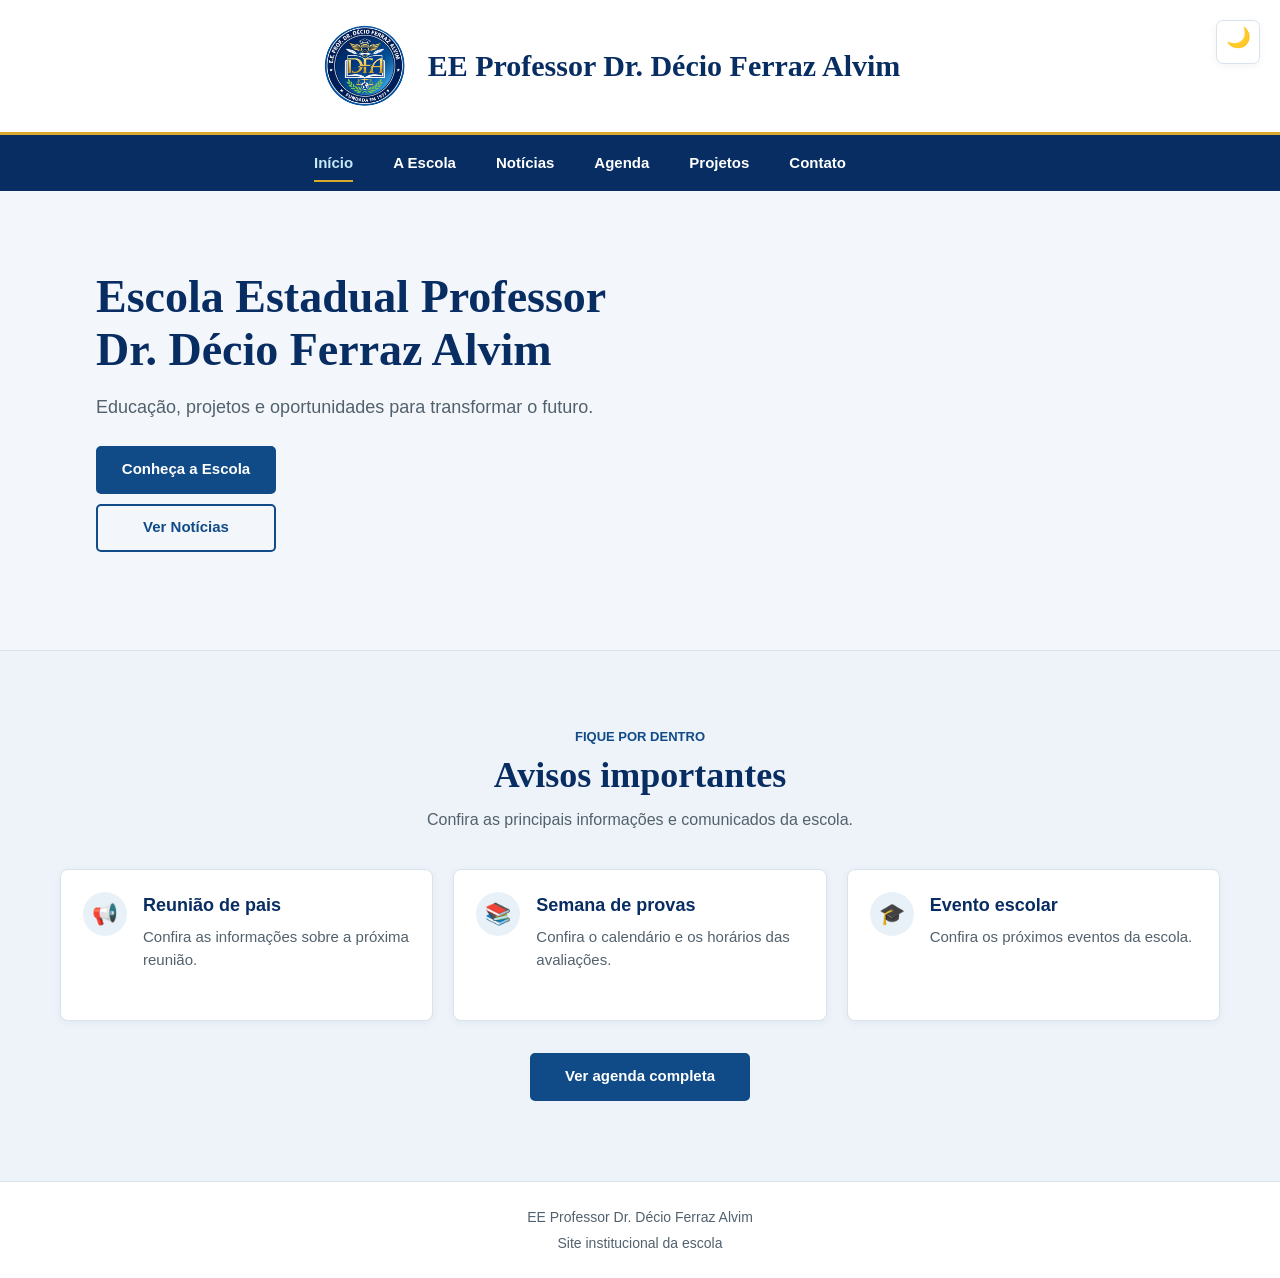
==== index.html @ 1d3f153e "Finaliza frontend do site institucional" ====
<!doctype html>
<html lang="pt-br">
  <head>
    <meta charset="UTF-8" />
    <meta name="viewport" content="width=device-width, initial-scale=1.0" />
    <meta
      name="description"
      content="Site da escola EE Professor Dr. Décio Ferraz Alvim."
    />
    <meta name="author" content="EE Professor Dr. Décio Ferraz Alvim" />
    <link rel="stylesheet" href="style.css" />
    <script src="script.js" defer></script>
    <title>EE Professor Dr. Décio Ferraz Alvim</title>
  </head>
  <body>
    <header id="cabecalio">
      <img
        src="imagens/logo.png"
        alt="Logo da escola EE Professor Dr. Décio Ferraz Alvim"
      />
      <h1>EE Professor Dr. Décio Ferraz Alvim</h1>
    </header>
    <nav id="menu">
      <ul>
          <li><a href="index.html" aria-current="page">Início</a></li>
          <li><a href="escola.html">A Escola</a></li>
          <li><a href="noticias.html">Notícias</a></li>
          <li><a href="agenda.html">Agenda</a></li>
          <li><a href="projetos.html">Projetos</a></li>
          <li><a href="contato.html">Contato</a></li>
      </ul>
    </nav>
    <button id="alternar-tema" type="button" aria-label="Ativar modo escuro">
      <span aria-hidden="true">🌙 Modo escuro</span>
    </button>
    <main>
    <section id="conteudo">
      <h2>Escola Estadual Professor Dr. Décio Ferraz Alvim</h2>
      <p>Educação, projetos e oportunidades para transformar o futuro.</p>
      <a href="escola.html" class="botao">Conheça a Escola</a>
      <a href="noticias.html" class="botao">Ver Notícias</a>
    </section>
    <section id="avisos">
      <div class="titulo-secao">
        <span>FIQUE POR DENTRO</span>
        <h2>Avisos importantes</h2>
        <p>Confira as principais informações e comunicados da escola.</p>
      </div>

      <div class="lista-avisos">
        <article class="aviso">
          <span class="icone-aviso" aria-hidden="true">📢</span>

          <div>
            <h3>Reunião de pais</h3>
            <p>Confira as informações sobre a próxima reunião.</p>
          </div>
        </article>

        <article class="aviso">
          <span class="icone-aviso" aria-hidden="true">📚</span>

          <div>
            <h3>Semana de provas</h3>
            <p>Confira o calendário e os horários das avaliações.</p>
          </div>
        </article>

        <article class="aviso">
          <span class="icone-aviso" aria-hidden="true">🎓</span>

          <div>
            <h3>Evento escolar</h3>
            <p>Confira os próximos eventos da escola.</p>
          </div>
        </article>
      </div>

      <a href="agenda.html" class="botao"> Ver agenda completa </a>
    </section>
    </main>
    <footer id="rodape">
      <p>EE Professor Dr. Décio Ferraz Alvim</p>
      <p>Site institucional da escola</p>
    </footer>
  </body>
</html>
---- style.css ----
:root {
	color-scheme: light;
	--blue-950: #082d62;
	--blue-800: #104b87;
	--blue-700: #176cb0;
	--blue-500: #2c83c5;
	--gold-500: #d8aa2e;
	--ink: #202b32;
	--muted: #52616d;
	--paper: #f3f6fa;
	--white: #ffffff;
	--line: #d9e3ed;
	--surface: var(--white);
	--surface-muted: #edf3f8;
	--surface-raised: var(--white);
	--heading: var(--blue-950);
	--accent-text: var(--blue-800);
	--nav-background: var(--blue-950);
	--button-background: var(--blue-800);
	--button-hover-background: var(--blue-950);
	--icon-background: #e8f1f8;
	--hover-border: #a9c9df;
	--card-shadow: 0 2px 8px rgb(8 45 98 / 5%);
	--card-hover-shadow: 0 5px 12px rgb(8 45 98 / 8%);
	--content-width: 1160px;
}

:root[data-theme="dark"] {
	color-scheme: dark;
	--paper: #121e2a;
	--ink: #e7eef5;
	--muted: #b7c6d4;
	--line: #35495c;
	--surface: #1b2b3b;
	--surface-muted: #172635;
	--surface-raised: #223548;
	--heading: #e3edf7;
	--accent-text: #9dc9e7;
	--nav-background: #082d62;
	--button-background: #176cb0;
	--button-hover-background: #104b87;
	--icon-background: #263a4d;
	--hover-border: #54718b;
	--card-shadow: 0 2px 8px rgb(0 0 0 / 12%);
	--card-hover-shadow: 0 5px 12px rgb(0 0 0 / 20%);
}

*,
*::before,
*::after {
	box-sizing: border-box;
}

html {
	background: var(--paper);
	scroll-behavior: smooth;
}

body {
	margin: 0;
	color: var(--ink);
	background: var(--paper);
	font-family: "Aptos", "Segoe UI", sans-serif;
	font-size: 16px;
	line-height: 1.6;
	-webkit-font-smoothing: antialiased;
}

#cabecalio {
	display: flex;
	align-items: center;
	justify-content: center;
	gap: 14px;
	min-height: 96px;
	padding: 16px;
	padding-right: 80px;
	background: var(--surface);
}

#cabecalio img {
	display: block;
	width: 56px;
	height: 56px;
	flex: 0 0 56px;
	clip-path: circle(49%);
	object-fit: contain;
}

#cabecalio h1 {
	max-width: 760px;
	min-width: 0;
	margin: 0;
	color: var(--heading);
	font-family: Georgia, "Times New Roman", serif;
	font-size: 20px;
	font-weight: 700;
	line-height: 1.2;
}

#menu {
	border-top: 3px solid var(--gold-500);
	background: var(--nav-background);
}

#menu nav,
#menu > ul {
	max-width: var(--content-width);
	margin: 0 auto;
	padding: 0 8px;
}

#menu ul {
	display: flex;
	align-items: center;
	justify-content: center;
	flex-wrap: wrap;
	gap: 2px;
	margin: 0;
	padding: 4px 0;
	list-style: none;
}

#menu li {
	min-width: 0;
}

#menu a {
	position: relative;
	display: flex;
	min-height: 48px;
	align-items: center;
	justify-content: center;
	padding: 10px 12px;
	color: var(--white);
	font-size: 14px;
	font-weight: 600;
	line-height: 1.25;
	text-align: center;
	text-decoration: none;
	transition: color 160ms ease, background-color 160ms ease;
}

#alternar-tema {
	position: fixed;
	top: 20px;
	right: 20px;
	z-index: 1000;
	display: grid;
	width: 44px;
	height: 44px;
	place-items: center;
	padding: 0;
	border: 1px solid var(--line);
	border-radius: 7px;
	color: var(--heading);
	background: var(--surface-raised);
	box-shadow: var(--card-shadow);
	cursor: pointer;
	transition: background-color 160ms ease, border-color 160ms ease, box-shadow 160ms ease, transform 160ms ease;
}

#alternar-tema > span {
	font-size: 0;
}

#alternar-tema::before {
	content: "🌙";
	font-size: 20px;
	line-height: 1;
}

:root[data-theme="dark"] #alternar-tema::before {
	content: "☀️";
}

#menu a::after {
	position: absolute;
	right: 12px;
	bottom: 5px;
	left: 12px;
	height: 2px;
	background: var(--gold-500);
	content: "";
	transform: scaleX(0);
	transform-origin: left;
	transition: transform 160ms ease;
}

#menu a:hover,
#menu a:focus-visible {
	color: #c6e8f7;
}

#alternar-tema:hover {
	transform: translateY(-1px);
	border-color: var(--hover-border);
	background: var(--surface-muted);
	box-shadow: var(--card-hover-shadow);
}

#menu a:hover::after,
#menu a:focus-visible::after {
	transform: scaleX(1);
}

#conteudo {
	display: grid;
	grid-template-columns: minmax(0, 1fr);
	align-content: center;
	max-width: var(--content-width);
	margin: 0 auto;
	padding: 48px 20px 56px;
}

#conteudo h2 {
	max-width: 720px;
	margin: 0 0 16px;
	color: var(--heading);
	font-family: Georgia, "Times New Roman", serif;
	font-size: 34px;
	font-weight: 700;
	line-height: 1.15;
	text-wrap: balance;
}

#conteudo p {
	max-width: 560px;
	margin: 0 0 24px;
	color: var(--muted);
	font-size: 17px;
	line-height: 1.6;
}

#conteudo .botao {
	display: flex;
	width: 100%;
	min-height: 48px;
	align-items: center;
	justify-content: center;
	margin: 0 0 10px;
	padding: 11px 18px;
	border: 2px solid var(--button-background);
	border-radius: 5px;
	color: var(--button-background);
	font-size: 15px;
	font-weight: 700;
	line-height: 1.25;
	text-align: center;
	text-decoration: none;
	transition: background-color 160ms ease, color 160ms ease, transform 160ms ease;
}

#conteudo .botao:first-of-type {
	color: var(--white);
	background: var(--button-background);
}

#conteudo .botao:hover {
	transform: translateY(-2px);
}

#conteudo .botao:first-of-type:hover {
	border-color: var(--button-hover-background);
	background: var(--button-hover-background);
}

#conteudo .botao:last-of-type:hover {
	color: var(--white);
	background: var(--button-background);
}

#avisos {
	padding: 48px 20px 56px;
	border-top: 1px solid var(--line);
	background: var(--surface-muted);
}

.titulo-secao {
	max-width: 760px;
	margin: 0 auto;
}

#avisos .titulo-secao {
	text-align: center;
}

.titulo-secao > span {
	display: inline-block;
	margin-bottom: 8px;
	color: var(--accent-text);
	font-size: 13px;
	font-weight: 700;
	line-height: 1.4;
}

.titulo-secao h2 {
	margin: 0 0 10px;
	color: var(--heading);
	font-family: Georgia, "Times New Roman", serif;
	font-size: 30px;
	line-height: 1.2;
	text-wrap: balance;
}

.titulo-secao p {
	margin: 0;
	color: var(--muted);
	font-size: 16px;
}

.lista-avisos {
	display: grid;
	grid-template-columns: minmax(0, 1fr);
	gap: 14px;
	max-width: var(--content-width);
	margin: 26px auto 0;
}

.aviso {
	display: flex;
	min-width: 0;
	align-items: flex-start;
	gap: 14px;
	padding: 18px;
	border: 1px solid var(--line);
	border-radius: 8px;
	background: var(--surface-raised);
	box-shadow: var(--card-shadow);
	transition: border-color 160ms ease, box-shadow 160ms ease, transform 160ms ease;
}

.aviso:hover {
	transform: translateY(-2px);
	border-color: var(--hover-border);
	box-shadow: var(--card-hover-shadow);
}

.icone-aviso {
	display: grid;
	width: 44px;
	height: 44px;
	flex: 0 0 44px;
	place-items: center;
	border-radius: 50%;
	background: var(--icon-background);
	font-size: 21px;
	line-height: 1;
}

.aviso > div {
	min-width: 0;
}

.aviso h3 {
	margin: 2px 0 8px;
	color: var(--heading);
	font-size: 18px;
	font-weight: 700;
	line-height: 1.3;
}

.aviso p {
	margin: 0;
	color: var(--muted);
	font-size: 15px;
	line-height: 1.55;
}

#avisos .botao {
	display: flex;
	width: 100%;
	min-height: 48px;
	align-items: center;
	justify-content: center;
	margin: 24px auto 0;
	padding: 12px 20px;
	border: 2px solid var(--button-background);
	border-radius: 5px;
	color: var(--white);
	background: var(--button-background);
	font-size: 15px;
	font-weight: 700;
	line-height: 1.25;
	text-align: center;
	text-decoration: none;
	transition: background-color 160ms ease, border-color 160ms ease, transform 160ms ease;
}

#avisos .botao:hover {
	transform: translateY(-2px);
	border-color: var(--button-hover-background);
	background: var(--button-hover-background);
}

#sobre-escola,
#historia-escola,
#estrutura-escola,
#comunidade-escolar {
	padding: 48px 20px 56px;
}

#sobre-escola {
	border-bottom: 1px solid var(--line);
	background: var(--surface);
}

#sobre-escola .conteudo-secao,
#historia-escola .conteudo-secao,
#estrutura-escola .cards-estrutura,
#comunidade-escolar .subtitulo-secao,
#comunidade-escolar .cards-comunidade,
#comunidade-escolar .informacao-docentes {
	max-width: var(--content-width);
	margin-right: auto;
	margin-left: auto;
}

#sobre-escola .conteudo-secao {
	max-width: 760px;
}

#sobre-escola .conteudo-secao span {
	display: inline-block;
	margin-bottom: 8px;
	color: var(--accent-text);
	font-size: 13px;
	font-weight: 700;
}

#sobre-escola h2,
#historia-escola h2 {
	margin: 0 0 14px;
	color: var(--heading);
	font-family: Georgia, "Times New Roman", serif;
	font-size: 32px;
	line-height: 1.2;
	text-wrap: balance;
}

#sobre-escola p,
#historia-escola .conteudo-secao p,
.subtitulo-secao p,
.informacao-docentes p {
	color: var(--muted);
	font-size: 16px;
}

#sobre-escola p,
#historia-escola .conteudo-secao p,
.informacao-docentes p {
	margin: 0 0 16px;
}

#historia-escola {
	background: var(--paper);
}

#historia-escola .titulo-secao,
#estrutura-escola .titulo-secao,
#comunidade-escolar > .titulo-secao {
	margin-bottom: 24px;
}

#historia-escola .titulo-secao > span,
#estrutura-escola .titulo-secao > span,
#comunidade-escolar > .titulo-secao > span {
	color: var(--accent-text);
	font-size: 13px;
	font-weight: 700;
}

#estrutura-escola {
	background: var(--surface);
}

.cards-estrutura,
.cards-comunidade {
	display: grid;
	grid-template-columns: minmax(0, 1fr);
	gap: 14px;
}

.card-estrutura,
.card-comunidade,
.card-projeto {
	min-width: 0;
	padding: 18px;
	border: 1px solid var(--line);
	border-radius: 8px;
	background: var(--surface-raised);
}

.card-estrutura h3,
.card-comunidade h3,
.card-projeto h3,
.subtitulo-secao h3 {
	margin: 0 0 8px;
	color: var(--heading);
	font-size: 18px;
	line-height: 1.3;
	text-wrap: pretty;
}

.card-estrutura p,
.card-comunidade p,
.card-projeto p {
	margin: 0;
	color: var(--muted);
	font-size: 15px;
}

#comunidade-escolar {
	background: var(--paper);
}

.subtitulo-secao {
	margin-top: 28px;
	margin-bottom: 16px;
}

.subtitulo-secao p {
	margin: 0;
}

.cargo-equipe {
	display: inline-block;
	margin-bottom: 8px;
	color: var(--accent-text);
	font-size: 12px;
	font-weight: 700;
}

.informacao-docentes {
	margin-top: 16px;
	padding: 18px;
	border-left: 3px solid var(--gold-500);
	background: var(--surface);
}

.informacao-docentes p:last-child {
	margin-bottom: 0;
}

.card-projeto {
	max-width: calc(var(--content-width) - 40px);
	margin: 0 auto 14px;
}

.card-projeto > span {
	display: inline-block;
	margin-bottom: 8px;
	color: var(--accent-text);
	font-size: 12px;
	font-weight: 700;
}

#apresentacao-agenda,
#apresentacao-projetos,
#apresentacao-noticias,
#apresentacao-contato,
#projetos-futuros {
	padding: 48px 20px 32px;
	background: var(--surface);
}

#projetos-futuros {
	background: var(--surface-muted);
	text-align: center;
}

#agenda,
#projetos,
#noticias {
	padding: 32px 20px 56px;
	background: var(--paper);
}

#informacoes-contato,
#localizacao-contato,
#atendimento-contato {
	padding: 48px 20px 56px;
}

#informacoes-contato {
	background: var(--surface);
}

#localizacao-contato {
	background: var(--paper);
}

#atendimento-contato {
	background: var(--surface-muted);
}

.cards-contato {
	display: grid;
	grid-template-columns: minmax(0, 1fr);
	gap: 14px;
	max-width: var(--content-width);
	margin: 0 auto;
}

.card-contato {
	min-width: 0;
	padding: 18px;
	border: 1px solid var(--line);
	border-radius: 8px;
	background: var(--surface-raised);
	box-shadow: var(--card-shadow);
}

.icone-contato {
	display: grid;
	width: 44px;
	height: 44px;
	place-items: center;
	margin-bottom: 12px;
	border-radius: 50%;
	background: var(--icon-background);
	font-size: 21px;
}

.card-contato h2 {
	margin: 0 0 8px;
	color: var(--heading);
	font-size: 19px;
	line-height: 1.3;
}

.card-contato p {
	margin: 0;
	color: var(--muted);
	font-size: 15px;
}

.card-contato p + p {
	margin-top: 2px;
}

.card-contato address {
	color: var(--muted);
	font-size: 15px;
	font-style: normal;
}

.link-contato {
	display: inline-block;
	max-width: 100%;
	min-height: 44px;
	padding: 10px 0;
	color: var(--accent-text);
	font-weight: 700;
	line-height: 1.5;
	text-decoration: underline;
	text-underline-offset: 0.16em;
	overflow-wrap: anywhere;
}

.link-contato:hover {
	text-decoration-thickness: 2px;
}

#localizacao-contato .titulo-secao {
	margin-bottom: 24px;
}

.mapa-placeholder {
	max-width: var(--content-width);
	margin: 0 auto;
	padding: 28px 20px;
	border: 1px dashed var(--line);
	border-radius: 8px;
	background: var(--surface-raised);
	text-align: center;
}

.mapa-placeholder > span {
	display: block;
	margin-bottom: 8px;
	font-size: 24px;
}

.mapa-placeholder h3 {
	margin: 0 0 8px;
	color: var(--heading);
	font-size: 18px;
}

.mapa-placeholder p {
	margin: 0;
	color: var(--muted);
}

.lista-projetos {
	display: grid;
	grid-template-columns: minmax(0, 1fr);
	gap: 14px;
	max-width: var(--content-width);
	margin: 0 auto;
}

.lista-projetos .card-projeto {
	max-width: none;
	margin: 0;
}

.categoria-projeto {
	display: inline-block;
	margin-bottom: 8px;
	color: var(--accent-text);
	font-size: 12px;
	font-weight: 700;
}

.projeto-conteudo {
	min-width: 0;
}

.projeto-conteudo h2 {
	margin: 0 0 8px;
	color: var(--heading);
	font-size: 22px;
	line-height: 1.3;
}

.agenda-vazia,
.estado-vazio {
	max-width: 760px;
	margin: 0 auto;
	padding: 28px 20px;
	border: 1px solid var(--line);
	border-radius: 8px;
	background: var(--surface-raised);
	box-shadow: var(--card-shadow);
	text-align: center;
}

.icone-agenda,
.icone-estado {
	display: grid;
	width: 48px;
	height: 48px;
	place-items: center;
	margin: 0 auto 12px;
	border-radius: 50%;
	background: var(--icon-background);
	font-size: 22px;
}

.agenda-vazia h2,
.estado-vazio h2 {
	margin: 0 0 8px;
	color: var(--heading);
	font-size: 21px;
	line-height: 1.3;
}

.agenda-vazia p,
.estado-vazio p {
	max-width: 560px;
	margin: 0 auto;
	color: var(--muted);
}

#rodape {
	padding: 20px;
	border-top: 1px solid var(--line);
	background: var(--surface);
	text-align: center;
}

#rodape p {
	margin: 4px 0;
	color: var(--muted);
	font-size: 14px;
}

#menu a[aria-current="page"] {
	color: #c6e8f7;
}

#menu a[aria-current="page"]::after {
	transform: scaleX(1);
}

a:focus-visible {
	outline: 3px solid var(--blue-500);
	outline-offset: 3px;
}

#alternar-tema:focus-visible {
	outline: 3px solid var(--gold-500);
	outline-offset: 3px;
}

@media (min-width: 600px) {
	#cabecalio {
		min-height: 112px;
		gap: 18px;
		padding: 18px 24px;
		padding-right: 80px;
	}

	#cabecalio img {
		width: 68px;
		height: 68px;
		flex-basis: 68px;
	}

	#cabecalio h1 {
		font-size: 25px;
	}

	#menu nav,
	#menu > ul {
		padding-right: 16px;
		padding-left: 16px;
	}

	#menu ul {
		gap: 4px;
	}

	#conteudo {
		padding: 64px 32px 72px;
	}

	#conteudo h2 {
		font-size: 40px;
	}

	#conteudo p {
		font-size: 18px;
	}

	#conteudo .botao {
		width: fit-content;
		min-width: 180px;
		margin-right: 10px;
	}

	#avisos,
	#sobre-escola,
	#historia-escola,
	#estrutura-escola,
	#comunidade-escolar,
	#apresentacao-agenda,
	#apresentacao-projetos,
	#apresentacao-noticias,
	#apresentacao-contato,
	#projetos-futuros {
		padding: 60px 28px 68px;
	}

	#agenda,
	#projetos,
	#noticias {
		padding: 32px 28px 68px;
	}

	#informacoes-contato,
	#localizacao-contato,
	#atendimento-contato {
		padding: 60px 28px 68px;
	}

	.titulo-secao h2 {
		font-size: 34px;
	}

	.lista-avisos,
	.cards-estrutura,
	.cards-comunidade {
		grid-template-columns: repeat(2, minmax(0, 1fr));
		gap: 16px;
	}

	.lista-projetos {
		grid-template-columns: repeat(2, minmax(0, 1fr));
		gap: 16px;
	}

	.cards-contato {
		grid-template-columns: repeat(2, minmax(0, 1fr));
		gap: 16px;
	}

	#avisos .botao {
		width: fit-content;
		min-width: 220px;
	}

	#sobre-escola h2,
	#historia-escola h2 {
		font-size: 36px;
	}

	.card-estrutura,
	.card-comunidade,
	.card-projeto {
		padding: 20px;
	}
}

@media (min-width: 900px) {
	#cabecalio {
		min-height: 132px;
		gap: 22px;
		padding: 22px 24px;
		padding-right: 80px;
	}

	#cabecalio img {
		width: 82px;
		height: 82px;
		flex-basis: 82px;
	}

	#cabecalio h1 {
		font-size: 30px;
	}

	#menu nav,
	#menu > ul {
		padding-right: 24px;
		padding-left: 24px;
	}

	#menu ul {
		gap: 8px;
	}

	#menu a {
		padding: 14px 16px;
		font-size: 15px;
	}

	#menu a::after {
		right: 16px;
		left: 16px;
	}

	#conteudo {
		padding: 80px 36px 88px;
	}

	#conteudo h2 {
		font-size: 46px;
	}

	#avisos,
	#sobre-escola,
	#historia-escola,
	#estrutura-escola,
	#comunidade-escolar,
	#apresentacao-agenda,
	#apresentacao-projetos,
	#apresentacao-noticias,
	#apresentacao-contato,
	#projetos-futuros {
		padding: 72px 32px 80px;
	}

	#agenda,
	#projetos,
	#noticias {
		padding: 36px 32px 80px;
	}

	#informacoes-contato,
	#localizacao-contato,
	#atendimento-contato {
		padding: 72px 32px 80px;
	}

	.lista-avisos,
	.cards-estrutura {
		grid-template-columns: repeat(3, minmax(0, 1fr));
		gap: 20px;
		margin-top: 36px;
	}

	.lista-projetos {
		grid-template-columns: repeat(3, minmax(0, 1fr));
		gap: 20px;
	}

	.cards-contato {
		grid-template-columns: repeat(3, minmax(0, 1fr));
		gap: 20px;
	}

	.cards-comunidade {
		grid-template-columns: repeat(3, minmax(0, 1fr));
		gap: 20px;
	}

	.aviso {
		min-height: 152px;
		gap: 16px;
		padding: 22px;
	}

	#avisos .botao {
		margin-top: 32px;
	}

	.titulo-secao h2 {
		font-size: 36px;
	}

	#sobre-escola h2,
	#historia-escola h2 {
		font-size: 40px;
	}
}

@media (max-width: 480px) {
	#alternar-tema {
		top: 12px;
		right: 12px;
		width: 42px;
		height: 42px;
	}
}

@media (prefers-reduced-motion: reduce) {
	html {
		scroll-behavior: auto;
	}

	*,
	*::before,
	*::after {
		transition-duration: 0.01ms;
		animation-duration: 0.01ms;
		animation-iteration-count: 1;
	}
}
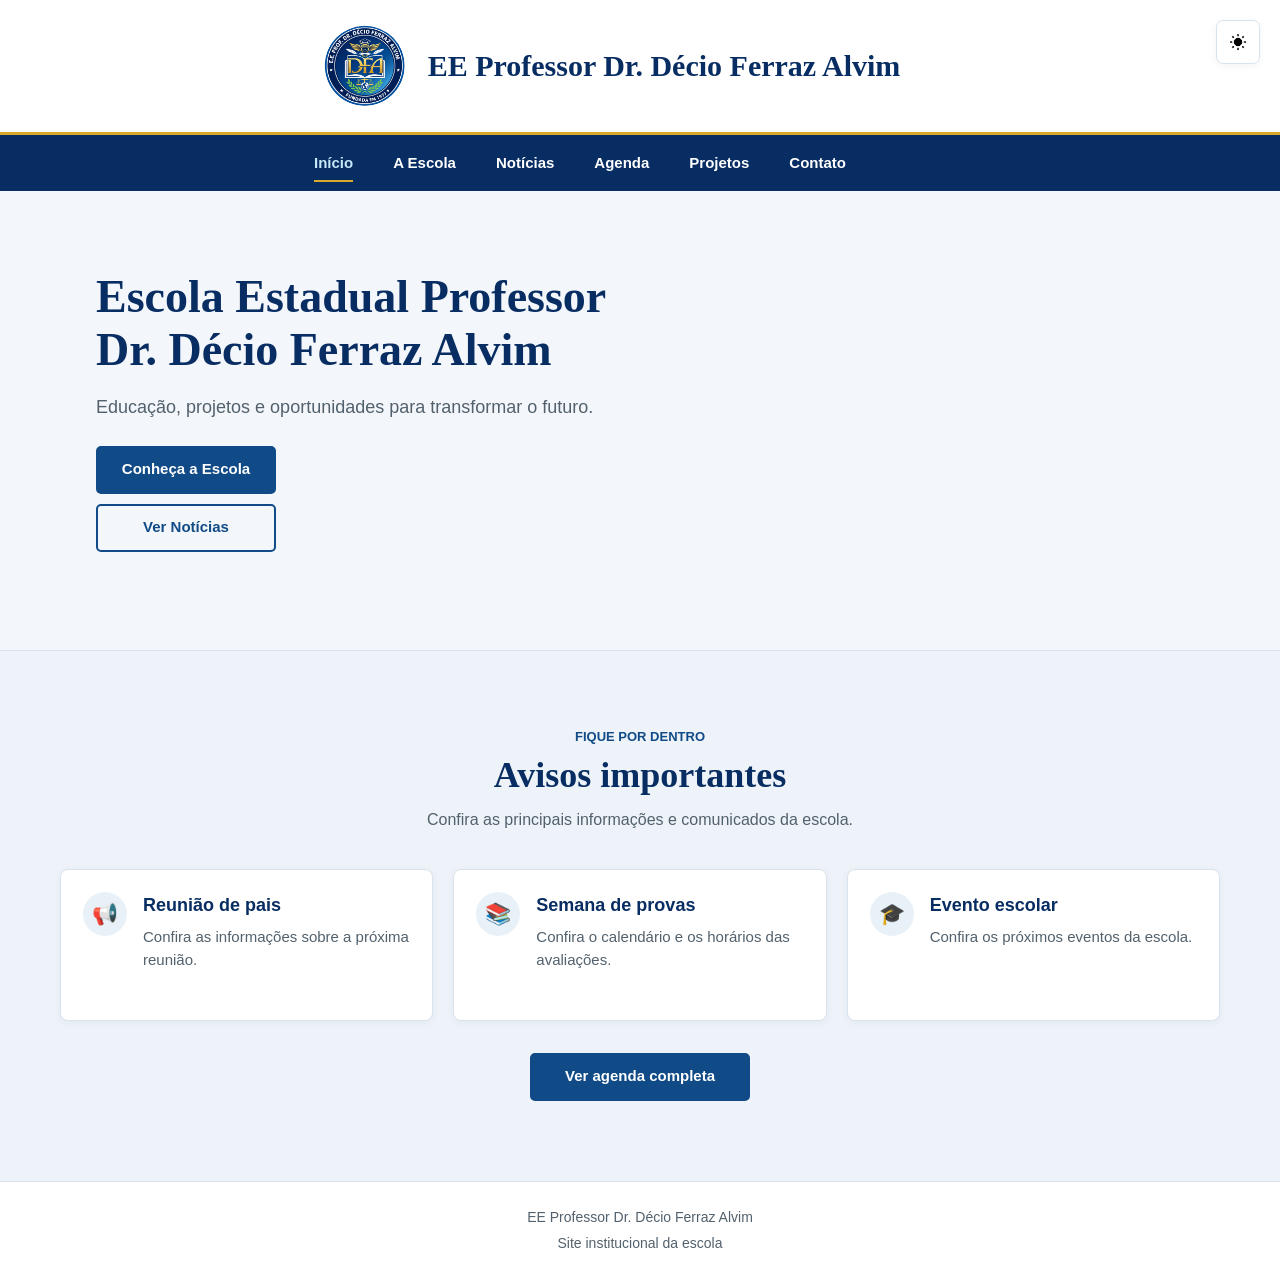
==== commit b6bbe92d: "Atualiza botão de tema" ====
--- a/index.html
+++ b/index.html
@@ -30,8 +30,8 @@
           <li><a href="contato.html">Contato</a></li>
       </ul>
     </nav>
-    <button id="alternar-tema" type="button" aria-label="Ativar modo escuro">
-      <span aria-hidden="true">🌙 Modo escuro</span>
+    <button id="alternar-tema" type="button" aria-label="Ativar modo escuro" title="Alternar entre modo claro e modo escuro">
+      <span aria-hidden="true"></span>
     </button>
     <main>
     <section id="conteudo">
--- a/style.css
+++ b/style.css
@@ -160,17 +160,16 @@
 }
 
 #alternar-tema > span {
+	display: block;
+	width: 24px;
+	height: 24px;
+	background: url("imagens/modo-claro.png") center / contain no-repeat;
 	font-size: 0;
 }
 
-#alternar-tema::before {
-	content: "🌙";
-	font-size: 20px;
-	line-height: 1;
-}
-
-:root[data-theme="dark"] #alternar-tema::before {
-	content: "☀️";
+:root[data-theme="dark"] #alternar-tema > span {
+	background-image: url("imagens/modo-escuro.png");
+	filter: invert(1);
 }
 
 #menu a::after {
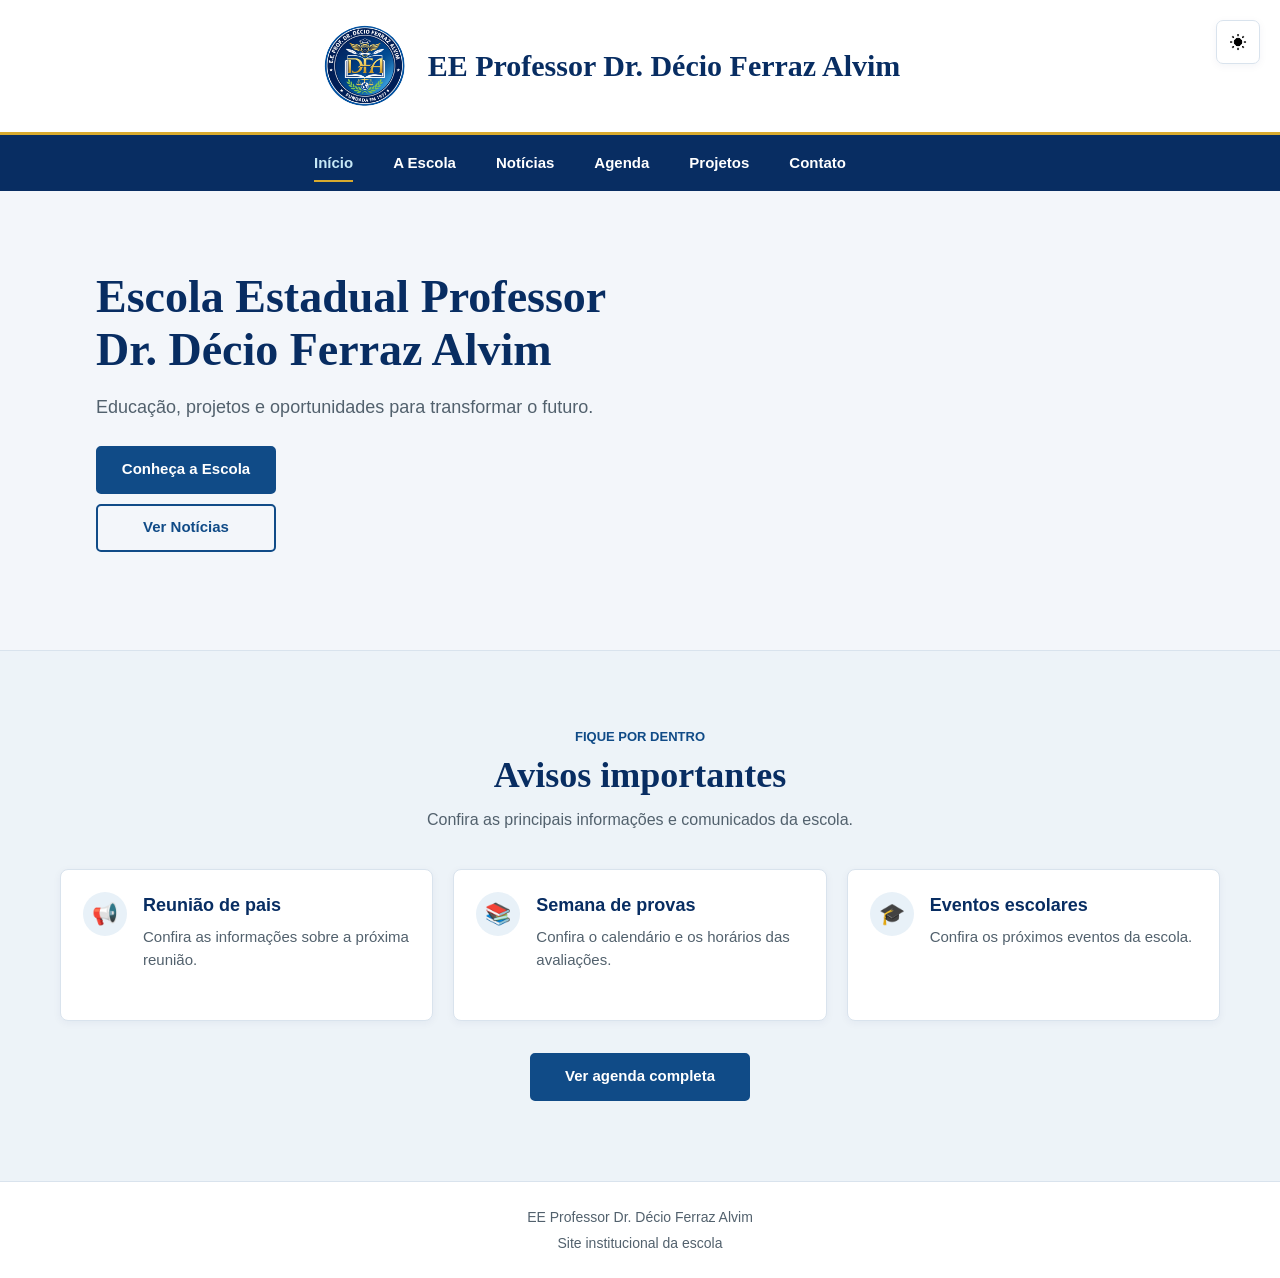
==== commit 5844165d: "botao" ====
--- a/index.html
+++ b/index.html
@@ -70,7 +70,7 @@
           <span class="icone-aviso" aria-hidden="true">🎓</span>
 
           <div>
-            <h3>Evento escolar</h3>
+            <h3>Eventos escolares</h3>
             <p>Confira os próximos eventos da escola.</p>
           </div>
         </article>
--- a/style.css
+++ b/style.css
@@ -163,7 +163,7 @@
 	display: block;
 	width: 24px;
 	height: 24px;
-	background: url("imagens/modo-claro.png") center / contain no-repeat;
+	background: url("imagens/claro-transparente.png") center / contain no-repeat;
 	font-size: 0;
 }
 
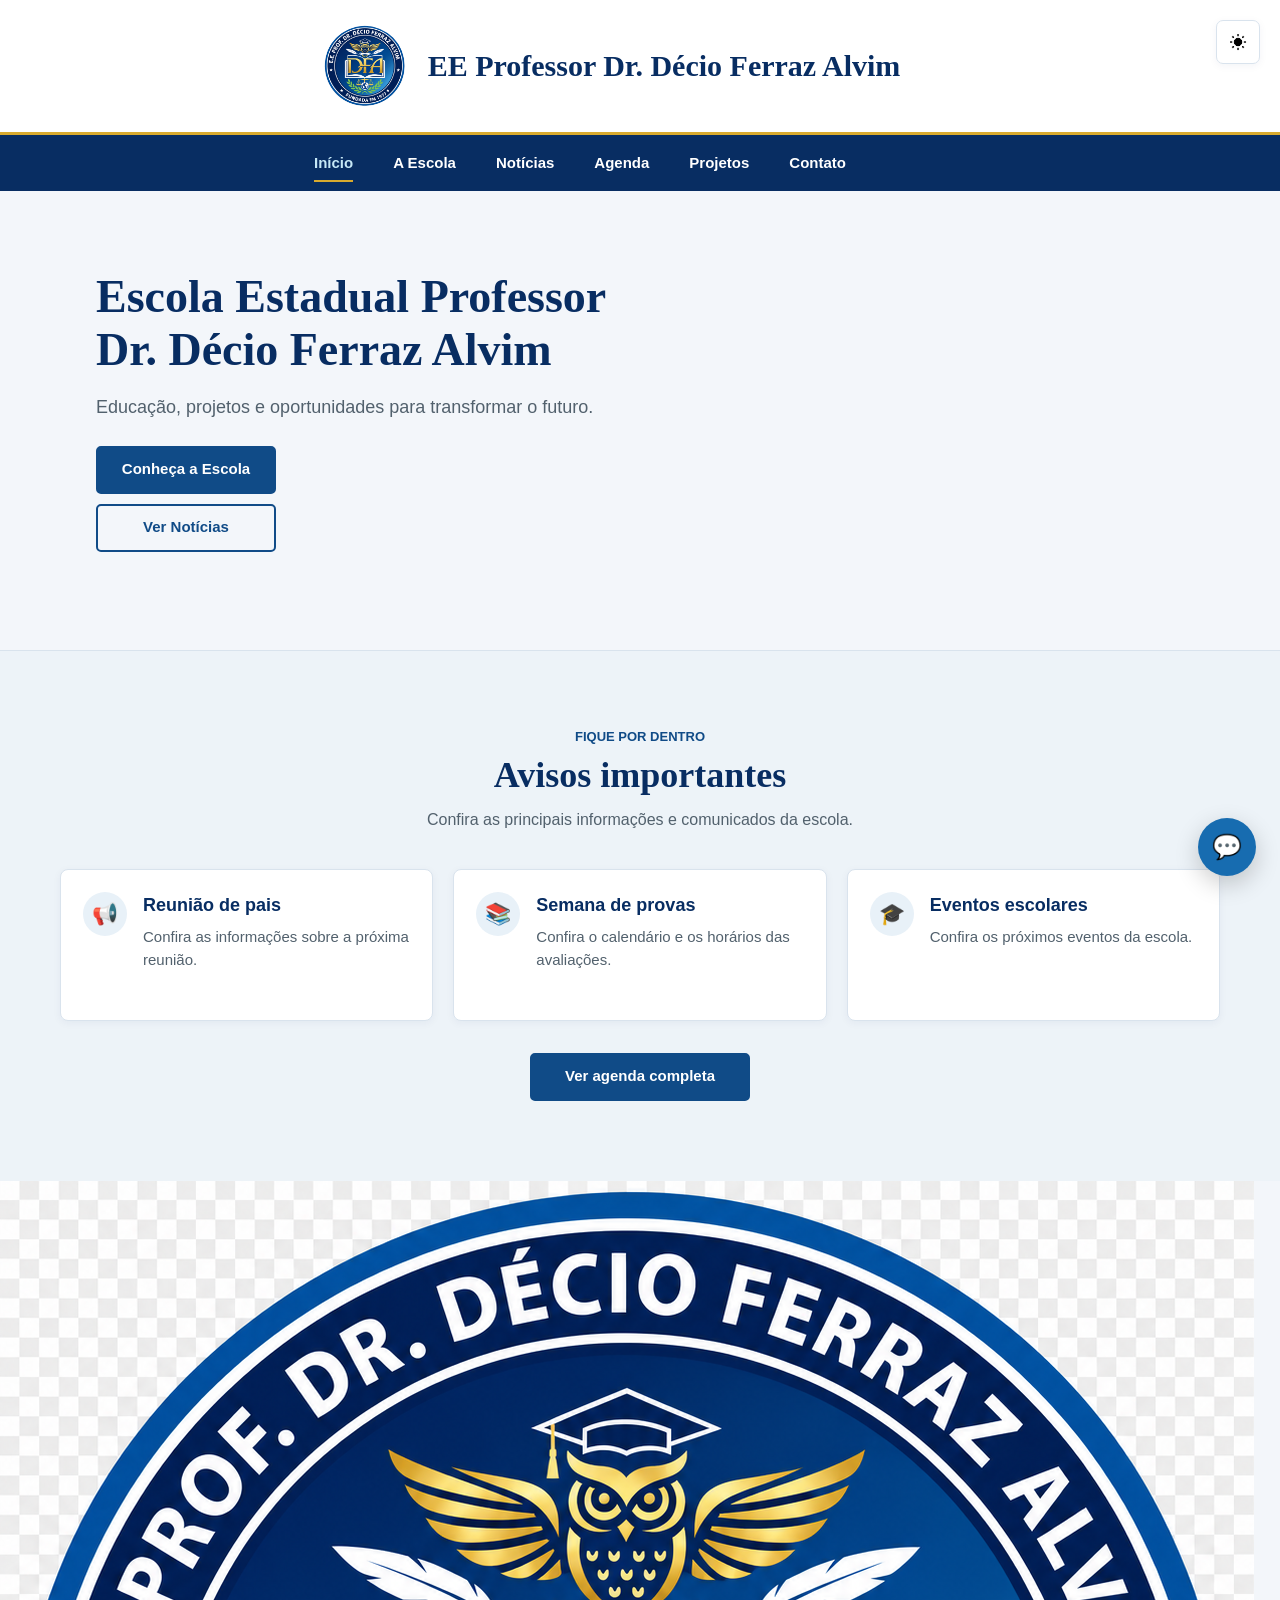
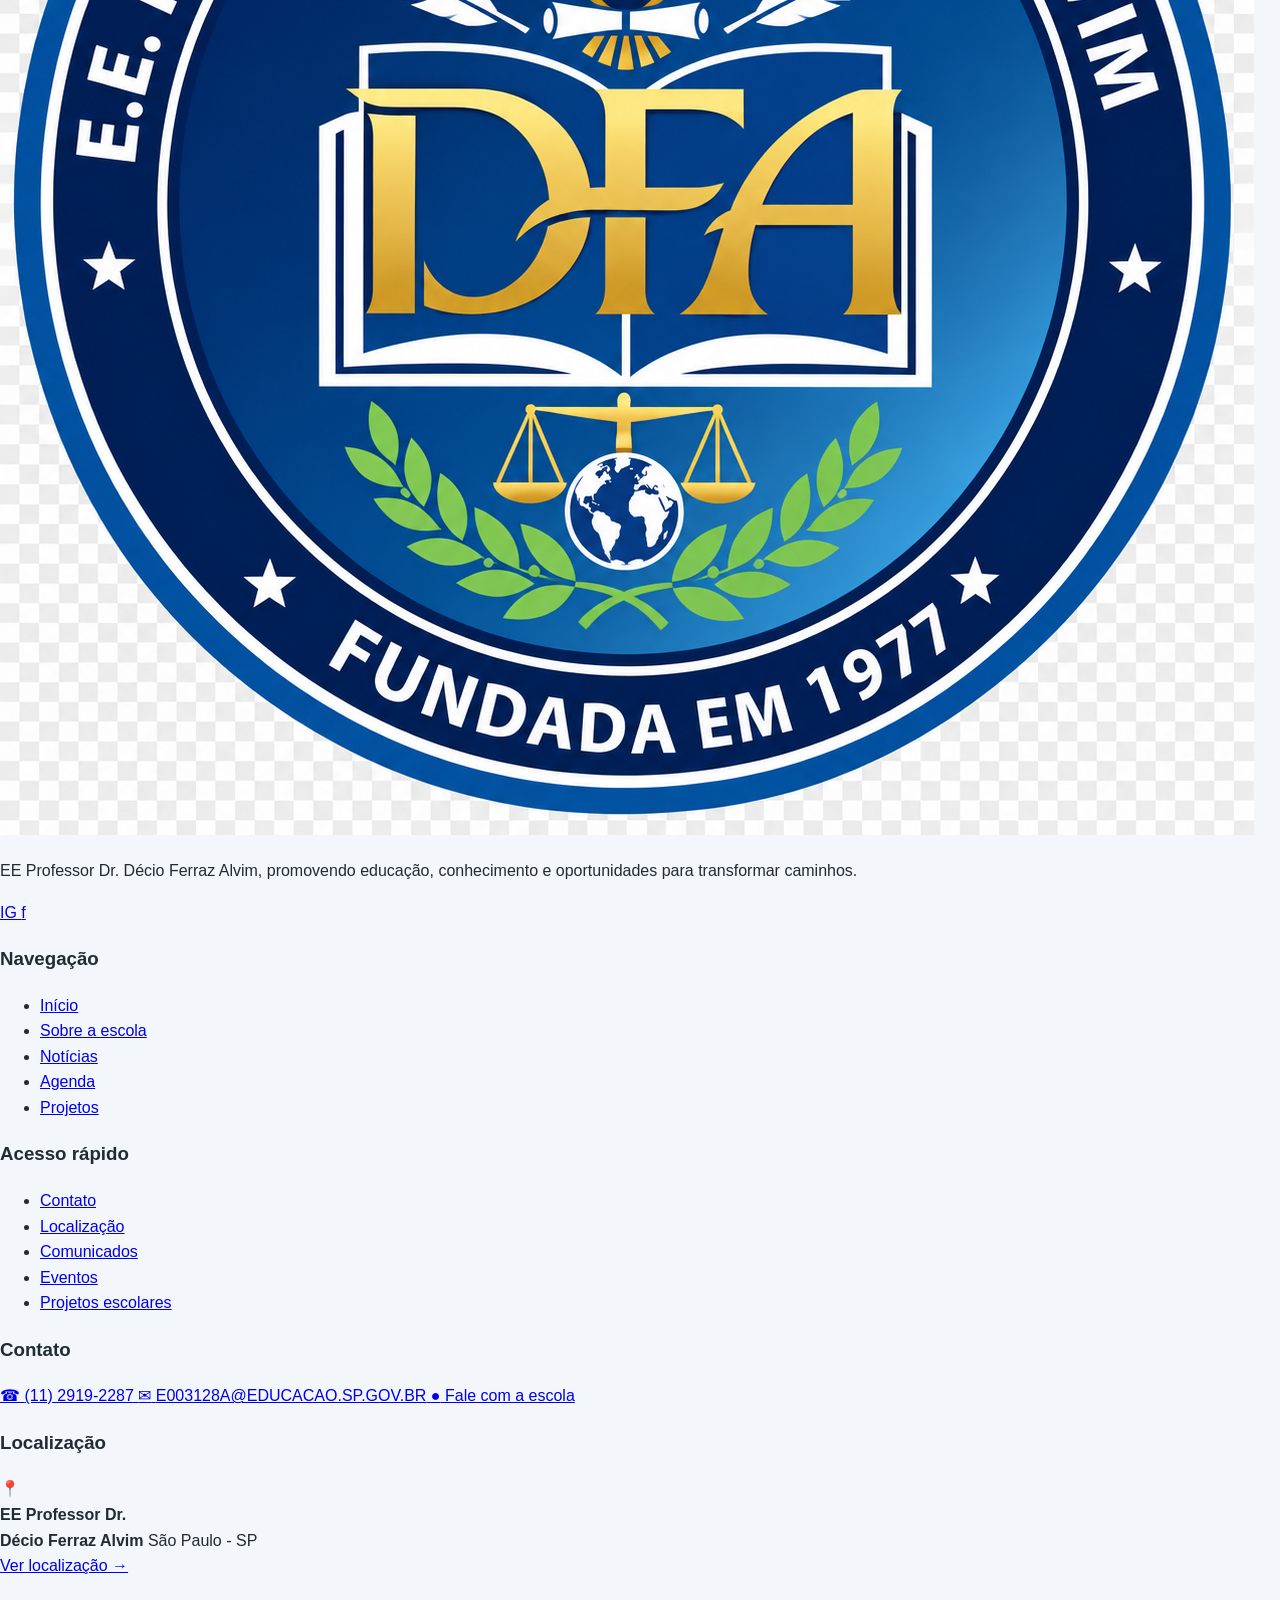
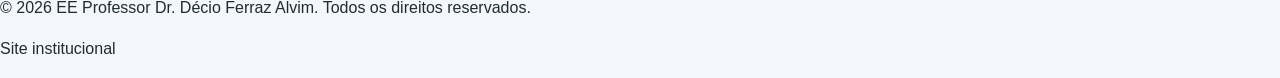
==== commit c21bd72a: "azt4" ====
--- a/index.html
+++ b/index.html
@@ -79,9 +79,159 @@
       <a href="agenda.html" class="botao"> Ver agenda completa </a>
     </section>
     </main>
-    <footer id="rodape">
-      <p>EE Professor Dr. Décio Ferraz Alvim</p>
-      <p>Site institucional da escola</p>
-    </footer>
+    <footer class="site-footer">
+
+    <div class="footer-top-decoration"></div>
+
+    <div class="footer-container">
+
+        <!-- Escola -->
+        <div class="footer-brand">
+
+            <a href="index.html" class="footer-logo">
+                <img
+                    src="imagens/logo.png"
+                    alt="Logo da EE Professor Dr. Décio Ferraz Alvim"
+                >
+            </a>
+
+            <p class="footer-description">
+                EE Professor Dr. Décio Ferraz Alvim,
+                promovendo educação, conhecimento e oportunidades
+                para transformar caminhos.
+            </p>
+
+            <div class="footer-social">
+
+                <a
+                    href="https://www.instagram.com/decioferrazalvim/"
+                    class="social-link"
+                    target="_blank"
+                    rel="noopener noreferrer"
+                    aria-label="Instagram da escola"
+                >
+                    IG
+                </a>
+
+                <a
+                    href="#"
+                    class="social-link"
+                    aria-label="Facebook da escola"
+                >
+                    f
+                </a>
+
+            </div>
+
+        </div>
+
+        <div class="footer-column">
+
+            <h3>Navegação</h3>
+
+            <ul>
+                <li><a href="index.html">Início</a></li>
+                <li><a href="escola.html">Sobre a escola</a></li>
+                <li><a href="noticias.html">Notícias</a></li>
+                <li><a href="agenda.html">Agenda</a></li>
+                <li><a href="projetos.html">Projetos</a></li>
+            </ul>
+
+        </div>
+
+        <div class="footer-column">
+
+            <h3>Acesso rápido</h3>
+
+            <ul>
+                <li><a href="contato.html">Contato</a></li>
+                <li><a href="contato.html#localizacao">Localização</a></li>
+                <li><a href="noticias.html">Comunicados</a></li>
+                <li><a href="agenda.html">Eventos</a></li>
+                <li><a href="projetos.html">Projetos escolares</a></li>
+            </ul>
+
+        </div>
+
+        <div class="footer-column footer-contact">
+
+            <h3>Contato</h3>
+
+            <a
+                href="tel:+551129192287"
+                class="footer-contact-item"
+            >
+                <span class="footer-contact-icon">☎</span>
+                <span>(11) 2919-2287</span>
+            </a>
+
+            <a
+                href="mailto:E003128A@EDUCACAO.SP.GOV.BR"
+                class="footer-contact-item"
+            >
+                <span class="footer-contact-icon">✉</span>
+                <span>E003128A@EDUCACAO.SP.GOV.BR</span>
+            </a>
+
+            <a
+                href="contato.html"
+                class="footer-contact-item"
+            >
+                <span class="footer-contact-icon">●</span>
+                <span>Fale com a escola</span>
+            </a>
+
+        </div>
+
+        <div class="footer-location">
+
+            <h3>Localização</h3>
+
+            <div class="footer-map-card">
+
+                <div class="map-pin">📍</div>
+
+                <div>
+                    <strong>
+                        EE Professor Dr.<br>
+                        Décio Ferraz Alvim
+                    </strong>
+
+                    <span>
+                        São Paulo - SP
+                    </span>
+                </div>
+
+            </div>
+
+            <a
+                href="contato.html#localizacao"
+                class="footer-location-link"
+            >
+                Ver localização →
+            </a>
+
+       </div>
+
+       </div>
+
+        <div class="footer-bottom">
+
+            <div class="footer-bottom-container">
+
+                <p>
+                    © 2026 EE Professor Dr. Décio Ferraz Alvim.
+                    Todos os direitos reservados.
+                </p>
+
+                <p>
+                    Site institucional
+               </p>
+
+            </div>
+
+        </div>
+
+     </footer>
   </body>
 </html>
--- a/style.css
+++ b/style.css
@@ -1037,3 +1037,234 @@
 		animation-iteration-count: 1;
 	}
 }
+#chatbot-btn {
+    position: fixed;
+    right: 24px;
+    bottom: 24px;
+
+    width: 58px;
+    height: 58px;
+
+    border: none;
+    border-radius: 50%;
+
+    background: var(--blue-700);
+    color: var(--white);
+
+    font-size: 24px;
+    cursor: pointer;
+
+    box-shadow: 0 8px 24px rgba(0, 0, 0, 0.2);
+
+    z-index: 1000;
+
+    transition:
+        transform 0.2s ease,
+        box-shadow 0.2s ease;
+}
+
+#chatbot-btn:hover {
+    transform: translateY(-3px);
+    box-shadow: 0 12px 28px rgba(0, 0, 0, 0.25);
+}
+
+#chatbot {
+    position: fixed;
+
+    right: 24px;
+    bottom: 94px;
+
+    width: 360px;
+    max-width: calc(100vw - 32px);
+    height: 500px;
+    max-height: calc(100vh - 120px);
+
+    display: none;
+    flex-direction: column;
+
+    background: var(--white);
+
+    border: 1px solid var(--line);
+    border-radius: 18px;
+
+    box-shadow: 0 16px 45px rgba(0, 0, 0, 0.2);
+
+    overflow: hidden;
+
+    z-index: 1000;
+}
+
+#chatbot.ativo {
+    display: flex;
+}
+
+.chatbot-header {
+    display: flex;
+    align-items: center;
+    justify-content: space-between;
+
+    padding: 16px 18px;
+
+    background: var(--blue-950);
+    color: var(--white);
+}
+
+.chatbot-header span {
+    font-weight: 700;
+}
+
+#fechar-chat {
+    border: none;
+    background: transparent;
+
+    color: var(--white);
+
+    font-size: 26px;
+    line-height: 1;
+
+    cursor: pointer;
+}
+
+#mensagens {
+    flex: 1;
+
+    padding: 18px;
+
+    overflow-y: auto;
+
+    background: var(--paper);
+}
+
+.mensagem {
+    width: fit-content;
+    max-width: 80%;
+
+    padding: 10px 14px;
+    margin-bottom: 10px;
+
+    border-radius: 14px;
+
+    font-size: 14px;
+    line-height: 1.5;
+}
+
+.mensagem.bot {
+    background: var(--blue-950);
+    color: #f1f5f9;
+
+    border: 1px solid var(--blue-800);
+
+    border-radius: 14px 14px 14px 4px;
+}
+
+.mensagem.usuario {
+    margin-left: auto;
+
+    background: var(--blue-700);
+    color: #ffffff;
+
+    border-radius: 14px 14px 4px 14px;
+}
+
+#chatbot-input {
+    display: flex;
+    gap: 8px;
+
+    padding: 12px;
+
+    background: var(--white);
+
+    border-top: 1px solid var(--line);
+}
+
+#mensagem-input {
+    flex: 1;
+
+    min-width: 0;
+
+    padding: 11px 12px;
+
+    border: 1px solid var(--line);
+    border-radius: 10px;
+
+    background: var(--paper);
+    color: var(--ink);
+
+    outline: none;
+}
+
+#mensagem-input:focus {
+    border-color: var(--blue-500);
+}
+
+#enviar-mensagem {
+    border: none;
+    border-radius: 10px;
+
+    padding: 0 15px;
+
+    background: var(--blue-700);
+    color: var(--white);
+
+    font-weight: 600;
+
+    cursor: pointer;
+}
+
+#enviar-mensagem:hover {
+    background: var(--blue-800);
+}
+
+@media (max-width: 600px) {
+
+    #chatbot-btn {
+        right: 16px;
+        bottom: 16px;
+    }
+
+    #chatbot {
+        right: 16px;
+        bottom: 86px;
+
+        width: calc(100vw - 32px);
+        height: min(500px, calc(100vh - 110px));
+
+        border-radius: 16px;
+    }
+}
+/* Chatbot - modo escuro */
+
+html[data-theme="dark"] #chatbot {
+    background: #101820;
+    border-color: #263746;
+    box-shadow: 0 16px 45px rgba(0, 0, 0, 0.45);
+}
+
+html[data-theme="dark"] #mensagens {
+    background: #0b1218;
+}
+
+html[data-theme="dark"] .mensagem.bot {
+    background: #172431;
+    color: #f1f5f9;
+    border-color: #2b4052;
+}
+
+html[data-theme="dark"] #chatbot-input {
+    background: #101820;
+    border-top-color: #263746;
+}
+
+html[data-theme="dark"] #mensagem-input {
+    background: #172431;
+    color: #f1f5f9;
+    border-color: #2b4052;
+}
+
+html[data-theme="dark"] #mensagem-input::placeholder {
+    color: #94a3b8;
+}
+
+html[data-theme="dark"] #mensagem-input:focus {
+    border-color: var(--blue-500);
+}
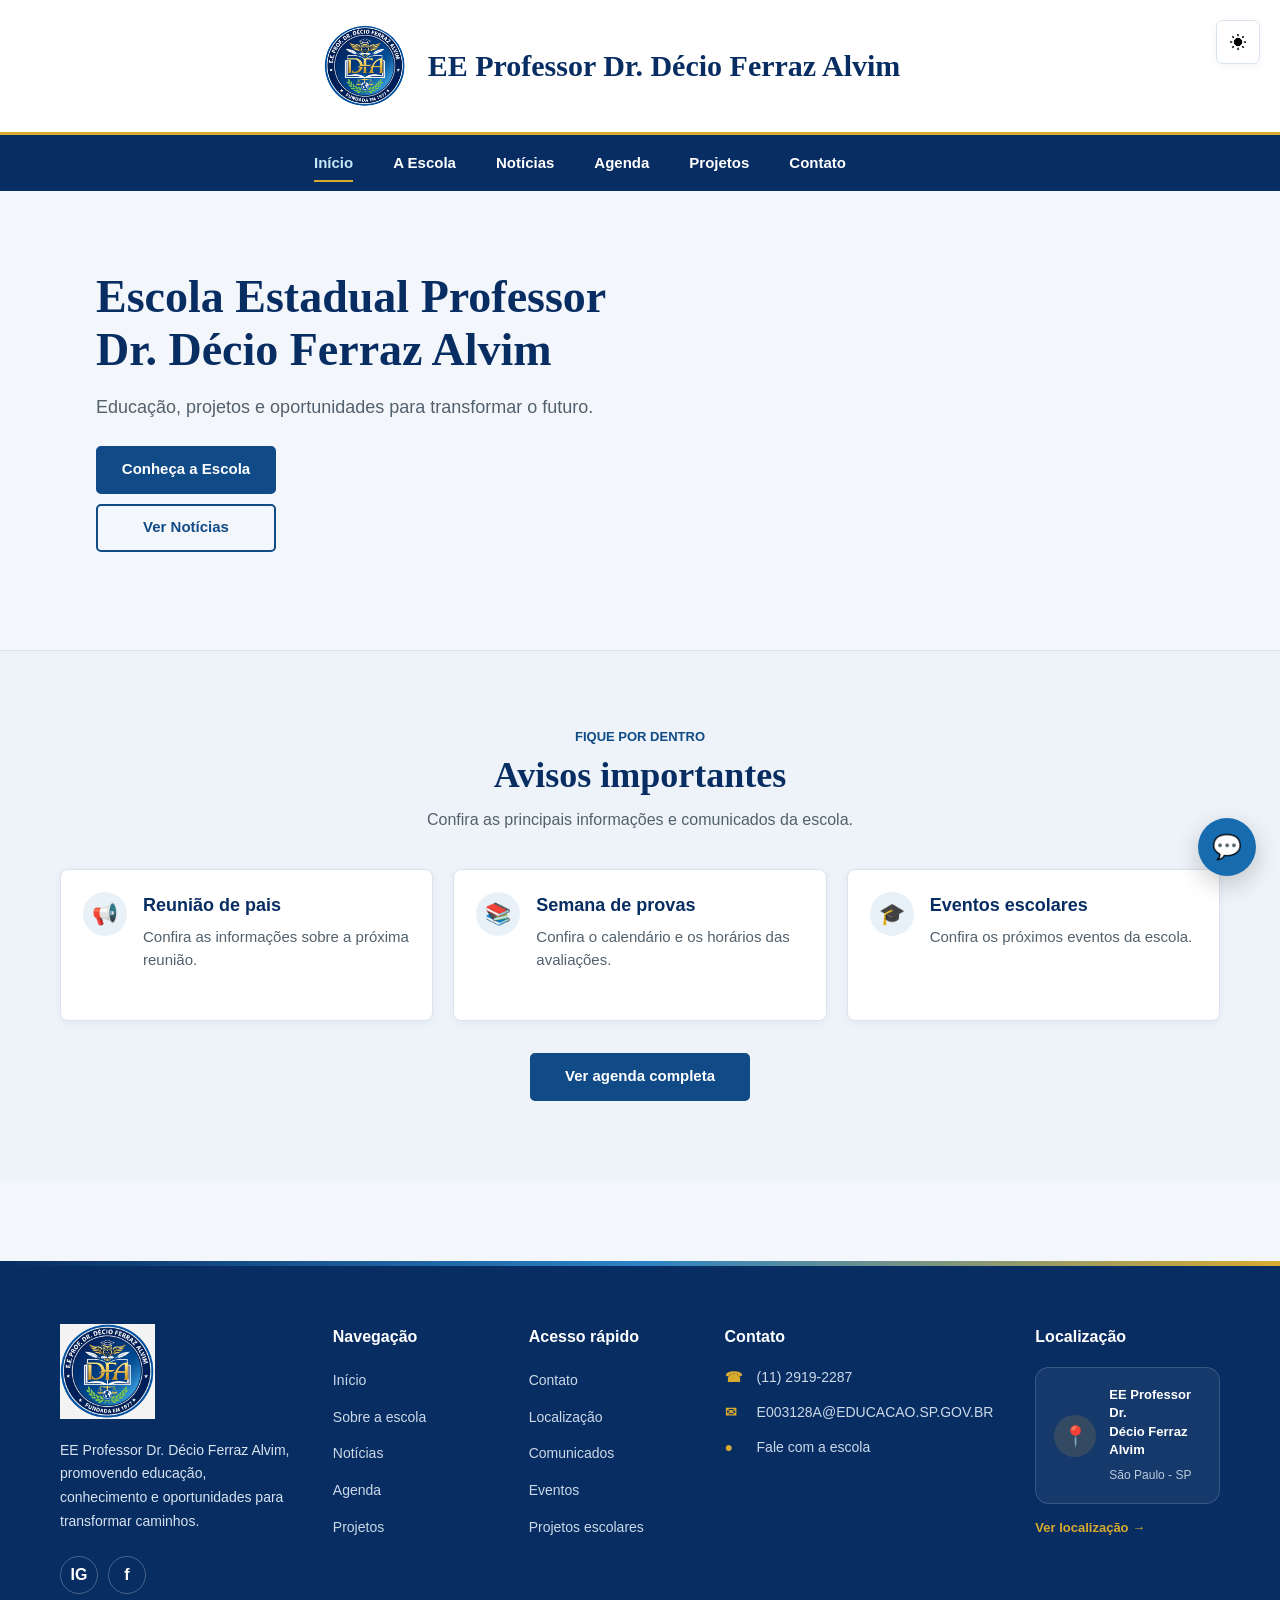
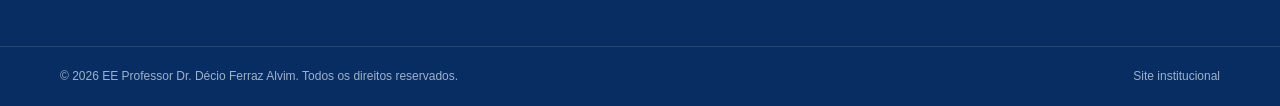
==== commit 9d55436b: "Refactor footer structure in index.html" ====
--- a/index.html
+++ b/index.html
@@ -213,25 +213,25 @@
 
        </div>
 
+      </div>
+
+      <div class="footer-bottom">
+
+          <div class="footer-bottom-container">
+
+               <p>
+                   © 2026 EE Professor Dr. Décio Ferraz Alvim.
+                   Todos os direitos reservados.
+               </p>
+
+               <p>
+                  Site institucional
+             </p>
+
+           </div>
+
        </div>
 
-        <div class="footer-bottom">
-
-            <div class="footer-bottom-container">
-
-                <p>
-                    © 2026 EE Professor Dr. Décio Ferraz Alvim.
-                    Todos os direitos reservados.
-                </p>
-
-                <p>
-                    Site institucional
-               </p>
-
-            </div>
-
-        </div>
-
-     </footer>
+   </footer>
   </body>
 </html>
--- a/style.css
+++ b/style.css
@@ -762,17 +762,302 @@
 	color: var(--muted);
 }
 
-#rodape {
-	padding: 20px;
-	border-top: 1px solid var(--line);
-	background: var(--surface);
-	text-align: center;
-}
-
-#rodape p {
-	margin: 4px 0;
-	color: var(--muted);
-	font-size: 14px;
+.site-footer {
+    margin-top: 80px;
+    background: #082d62;
+    color: #ffffff;
+    position: relative;
+    overflow: hidden;
+}
+
+.footer-top-decoration {
+    height: 5px;
+    background: linear-gradient(
+        90deg,
+        #082d62 0%,
+        #2c83c5 50%,
+        #d8aa2e 100%
+    );
+}
+
+.footer-container {
+    width: min(100% - 40px, var(--content-width));
+    margin: 0 auto;
+    padding: 58px 0 52px;
+
+    display: grid;
+    grid-template-columns:
+        1.5fr
+        1fr
+        1fr
+        1.2fr
+        1.2fr;
+    gap: 42px;
+}
+
+.footer-brand {
+    max-width: 300px;
+}
+
+.footer-logo {
+    display: inline-flex;
+    align-items: center;
+    margin-bottom: 20px;
+}
+
+.footer-logo img {
+    width: 95px;
+    height: auto;
+    display: block;
+}
+
+.footer-description {
+    margin: 0;
+    color: #d7e3f0;
+    font-size: 14px;
+    line-height: 1.7;
+}
+
+.footer-social {
+    display: flex;
+    gap: 10px;
+    margin-top: 22px;
+}
+
+.social-link {
+    width: 38px;
+    height: 38px;
+    display: inline-flex;
+    align-items: center;
+    justify-content: center;
+
+    border: 1px solid rgba(255, 255, 255, 0.25);
+    border-radius: 50%;
+
+    color: #ffffff;
+    text-decoration: none;
+    font-weight: 700;
+
+    transition:
+        background-color 0.2s ease,
+        border-color 0.2s ease,
+        transform 0.2s ease;
+}
+
+.social-link:hover {
+    background: #176cb0;
+    border-color: #176cb0;
+    transform: translateY(-2px);
+}
+
+.footer-column h3,
+.footer-location h3 {
+    margin: 0 0 18px;
+    color: #ffffff;
+    font-size: 16px;
+    font-weight: 700;
+}
+
+.footer-column ul {
+    list-style: none;
+    margin: 0;
+    padding: 0;
+}
+
+.footer-column li {
+    margin-bottom: 11px;
+}
+
+.footer-column li a {
+    color: #cbd9e8;
+    text-decoration: none;
+    font-size: 14px;
+
+    transition:
+        color 0.2s ease,
+        padding-left 0.2s ease;
+}
+
+.footer-column li a:hover {
+    color: #ffffff;
+    padding-left: 4px;
+}
+
+/* Contato */
+
+.footer-contact {
+    display: flex;
+    flex-direction: column;
+}
+
+.footer-contact-item {
+    display: flex;
+    align-items: flex-start;
+    gap: 10px;
+
+    margin-bottom: 14px;
+
+    color: #cbd9e8;
+    text-decoration: none;
+    font-size: 14px;
+    line-height: 1.5;
+
+    transition: color 0.2s ease;
+}
+
+.footer-contact-item:hover {
+    color: #ffffff;
+}
+
+.footer-contact-icon {
+    width: 22px;
+    flex-shrink: 0;
+    color: #d8aa2e;
+    font-weight: 700;
+}
+
+.footer-map-card {
+    min-height: 105px;
+    padding: 18px;
+
+    display: flex;
+    align-items: center;
+    gap: 13px;
+
+    border: 1px solid rgba(255, 255, 255, 0.15);
+    border-radius: 14px;
+
+    background: rgba(255, 255, 255, 0.06);
+}
+
+.map-pin {
+    width: 42px;
+    height: 42px;
+
+    display: flex;
+    align-items: center;
+    justify-content: center;
+
+    flex-shrink: 0;
+
+    border-radius: 50%;
+    background: rgba(216, 170, 46, 0.15);
+
+    font-size: 20px;
+}
+
+.footer-map-card strong {
+    display: block;
+    margin-bottom: 7px;
+
+    color: #ffffff;
+    font-size: 13px;
+    line-height: 1.4;
+}
+
+.footer-map-card span {
+    display: block;
+    color: #b9c9da;
+    font-size: 12px;
+}
+
+.footer-location-link {
+    display: inline-block;
+    margin-top: 14px;
+
+    color: #d8aa2e;
+    text-decoration: none;
+
+    font-size: 13px;
+    font-weight: 700;
+
+    transition: color 0.2s ease;
+}
+
+.footer-location-link:hover {
+    color: #ffffff;
+}
+
+.footer-bottom {
+    border-top: 1px solid rgba(255, 255, 255, 0.12);
+}
+
+.footer-bottom-container {
+    width: min(100% - 40px, var(--content-width));
+    margin: 0 auto;
+    padding: 20px 0;
+
+    display: flex;
+    align-items: center;
+    justify-content: space-between;
+    gap: 20px;
+}
+
+.footer-bottom p {
+    margin: 0;
+    color: #9fb2c6;
+    font-size: 12px;
+}
+
+@media (max-width: 1050px) {
+    .footer-container {
+        grid-template-columns:
+            1.5fr
+            1fr
+            1fr;
+    }
+
+    .footer-location {
+        grid-column: span 2;
+    }
+}
+
+@media (max-width: 760px) {
+    .footer-container {
+        grid-template-columns: 1fr 1fr;
+        gap: 36px 28px;
+        padding: 45px 0;
+    }
+
+    .footer-brand {
+        grid-column: span 2;
+        max-width: 100%;
+    }
+
+    .footer-location {
+        grid-column: span 2;
+    }
+
+    .footer-bottom-container {
+        flex-direction: column;
+        align-items: flex-start;
+        text-align: left;
+    }
+}
+
+@media (max-width: 520px) {
+    .footer-container {
+        width: min(100% - 28px, var(--content-width));
+        grid-template-columns: 1fr;
+        gap: 30px;
+    }
+
+    .footer-brand,
+    .footer-location {
+        grid-column: auto;
+    }
+
+    .footer-logo img {
+        width: 85px;
+    }
+
+    .footer-bottom-container {
+        width: min(100% - 28px, var(--content-width));
+    }
+
+    .footer-bottom p {
+        font-size: 11px;
+    }
 }
 
 #menu a[aria-current="page"] {
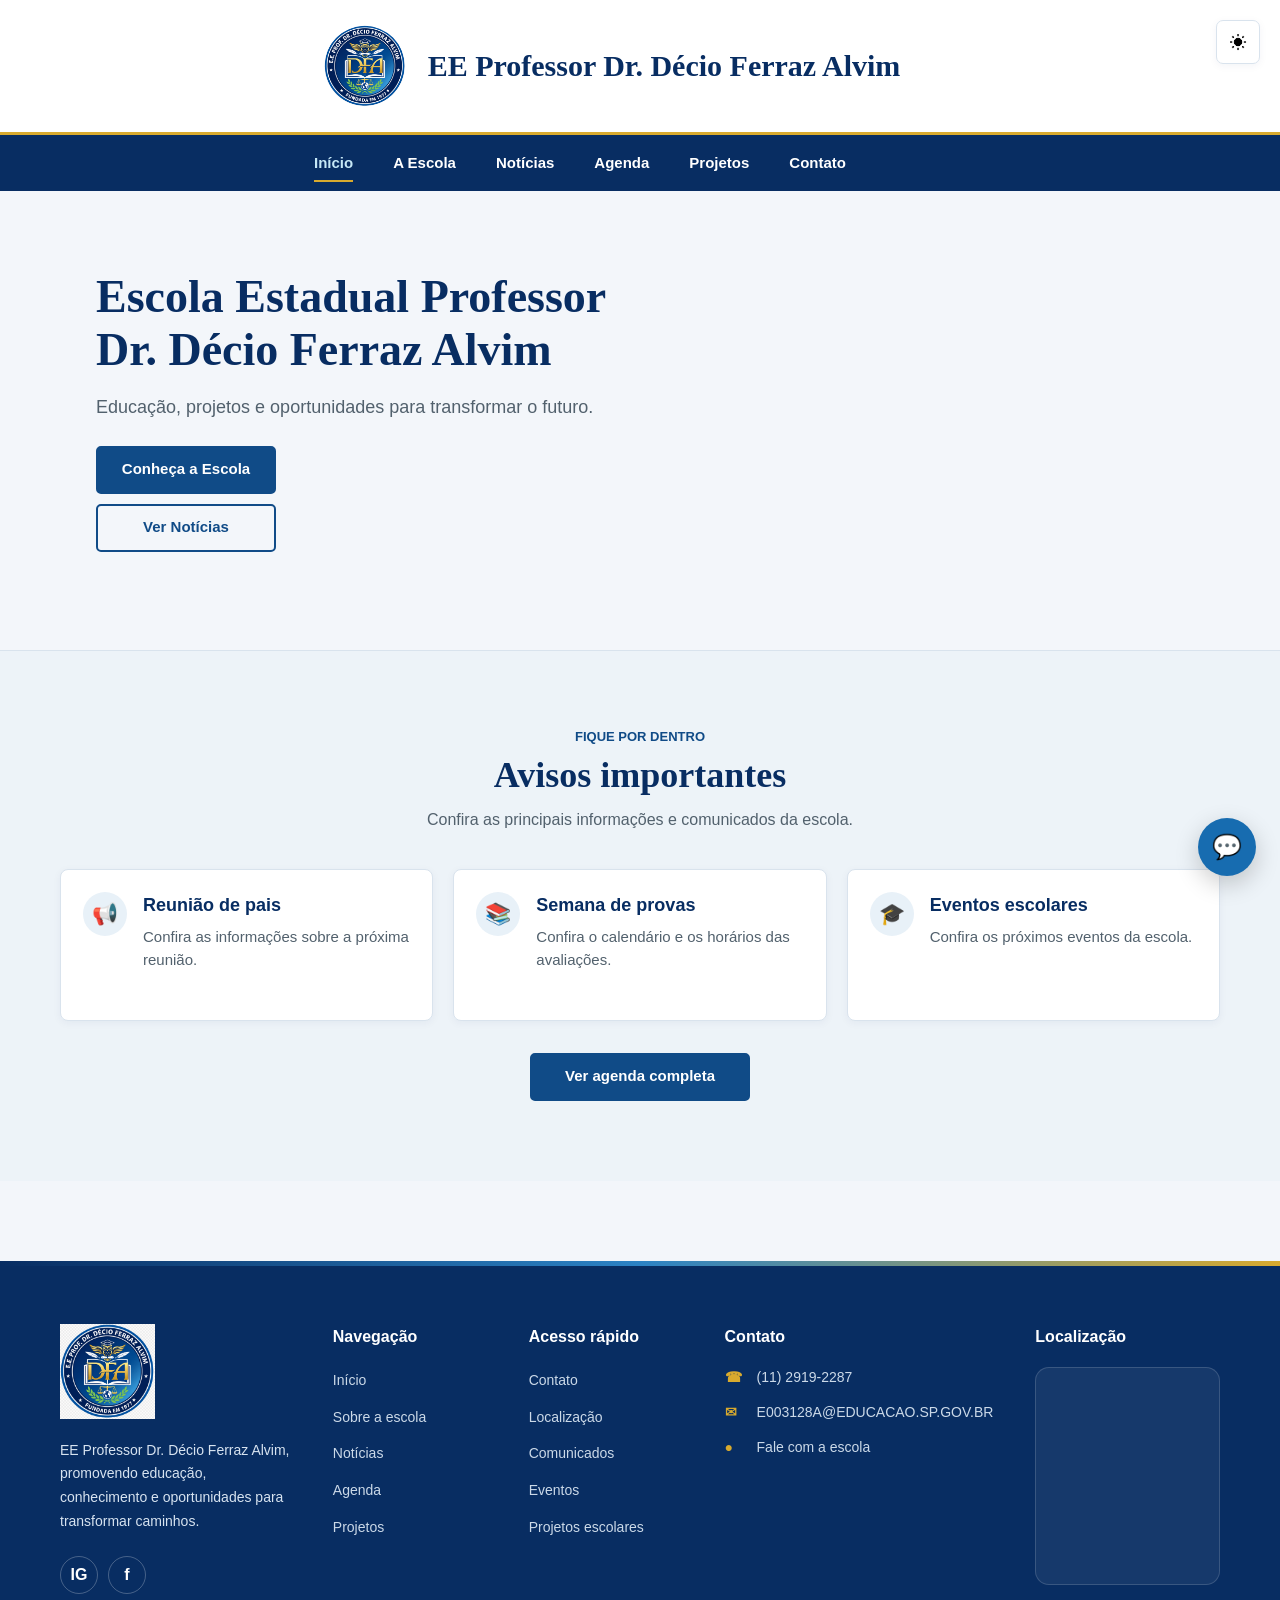
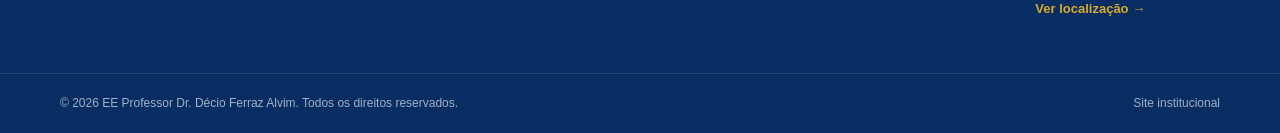
==== commit 166f650b: "Remove footer section from index.html Removed the entire footer section from the HTML file." ====
--- a/index.html
+++ b/index.html
@@ -79,159 +79,5 @@
       <a href="agenda.html" class="botao"> Ver agenda completa </a>
     </section>
     </main>
-    <footer class="site-footer">
-
-    <div class="footer-top-decoration"></div>
-
-    <div class="footer-container">
-
-        <!-- Escola -->
-        <div class="footer-brand">
-
-            <a href="index.html" class="footer-logo">
-                <img
-                    src="imagens/logo.png"
-                    alt="Logo da EE Professor Dr. Décio Ferraz Alvim"
-                >
-            </a>
-
-            <p class="footer-description">
-                EE Professor Dr. Décio Ferraz Alvim,
-                promovendo educação, conhecimento e oportunidades
-                para transformar caminhos.
-            </p>
-
-            <div class="footer-social">
-
-                <a
-                    href="https://www.instagram.com/decioferrazalvim/"
-                    class="social-link"
-                    target="_blank"
-                    rel="noopener noreferrer"
-                    aria-label="Instagram da escola"
-                >
-                    IG
-                </a>
-
-                <a
-                    href="#"
-                    class="social-link"
-                    aria-label="Facebook da escola"
-                >
-                    f
-                </a>
-
-            </div>
-
-        </div>
-
-        <div class="footer-column">
-
-            <h3>Navegação</h3>
-
-            <ul>
-                <li><a href="index.html">Início</a></li>
-                <li><a href="escola.html">Sobre a escola</a></li>
-                <li><a href="noticias.html">Notícias</a></li>
-                <li><a href="agenda.html">Agenda</a></li>
-                <li><a href="projetos.html">Projetos</a></li>
-            </ul>
-
-        </div>
-
-        <div class="footer-column">
-
-            <h3>Acesso rápido</h3>
-
-            <ul>
-                <li><a href="contato.html">Contato</a></li>
-                <li><a href="contato.html#localizacao">Localização</a></li>
-                <li><a href="noticias.html">Comunicados</a></li>
-                <li><a href="agenda.html">Eventos</a></li>
-                <li><a href="projetos.html">Projetos escolares</a></li>
-            </ul>
-
-        </div>
-
-        <div class="footer-column footer-contact">
-
-            <h3>Contato</h3>
-
-            <a
-                href="tel:+551129192287"
-                class="footer-contact-item"
-            >
-                <span class="footer-contact-icon">☎</span>
-                <span>(11) 2919-2287</span>
-            </a>
-
-            <a
-                href="mailto:E003128A@EDUCACAO.SP.GOV.BR"
-                class="footer-contact-item"
-            >
-                <span class="footer-contact-icon">✉</span>
-                <span>E003128A@EDUCACAO.SP.GOV.BR</span>
-            </a>
-
-            <a
-                href="contato.html"
-                class="footer-contact-item"
-            >
-                <span class="footer-contact-icon">●</span>
-                <span>Fale com a escola</span>
-            </a>
-
-        </div>
-
-        <div class="footer-location">
-
-            <h3>Localização</h3>
-
-            <div class="footer-map-card">
-
-                <div class="map-pin">📍</div>
-
-                <div>
-                    <strong>
-                        EE Professor Dr.<br>
-                        Décio Ferraz Alvim
-                    </strong>
-
-                    <span>
-                        São Paulo - SP
-                    </span>
-                </div>
-
-            </div>
-
-            <a
-                href="contato.html#localizacao"
-                class="footer-location-link"
-            >
-                Ver localização →
-            </a>
-
-       </div>
-
-      </div>
-
-      <div class="footer-bottom">
-
-          <div class="footer-bottom-container">
-
-               <p>
-                   © 2026 EE Professor Dr. Décio Ferraz Alvim.
-                   Todos os direitos reservados.
-               </p>
-
-               <p>
-                  Site institucional
-             </p>
-
-           </div>
-
-       </div>
-
-   </footer>
   </body>
 </html>
